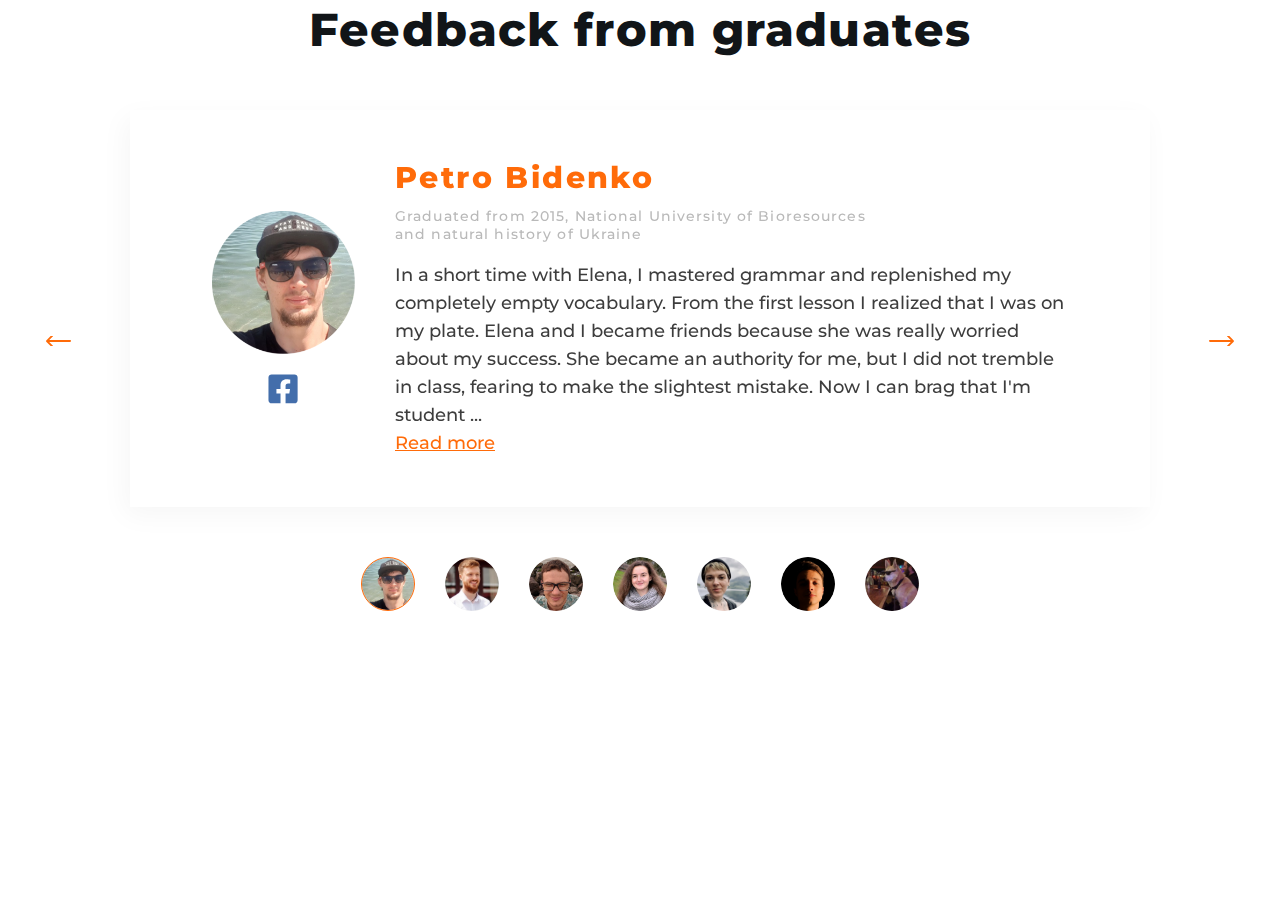
==== index.html @ 293a1036 "finish" ====
<!DOCTYPE html>
<html lang="en">
  <head>
    <meta charset="UTF-8" />
    <meta http-equiv="X-UA-Compatible" content="IE=edge" />
    <meta name="viewport" content="width=device-width, initial-scale=1.0" />
    <title>Document</title>
    <link rel="preconnect" href="https://fonts.googleapis.com" />
    <link rel="preconnect" href="https://fonts.gstatic.com" crossorigin />
    <link
      href="https://fonts.googleapis.com/css2?family=Montserrat:wght@500;600;700;800&family=Raleway:wght@700&family=Roboto:wght@400;500;700;900&display=swap"
      rel="stylesheet"
    />
    <link rel="stylesheet" href="./style.css" />
  </head>
  <body>
    <section class="section">
      <div class="container">
        <h2 class="section__title">Feedback from graduates</h2>
        <div class="slider">
          <div class="slider__item">
            <article class="reviews">
              <div class="reviews__photo">
                <img
                  src="./images/petro_bidenko.png"
                  alt=""
                  width="150"
                  height="150"
                />
                <a href="">
                  <svg class="reviews__icon" width="34" height="34">
                    <use href="./images/facebook.svg#icon-facebook"></use>
                  </svg>
                </a>
              </div>

              <div class="reviews__overlay">
                <h3 class="reviews__title">Petro Bidenko</h3>
                <p class="reviews__exp">
                  Graduated from 2015, National University of Bioresources and
                  natural history of Ukraine
                </p>
                <p class="reviews__text">
                  In a short time with Elena, I mastered grammar and replenished
                  my completely empty vocabulary. From the first lesson I
                  realized that I was on my plate. Elena and I became friends
                  because she was really worried about my success. She became an
                  authority for me, but I did not tremble in class, fearing to
                  make the slightest mistake. Now I can brag that I'm student
                  ...
                </p>
                <a class="reviews__link" href="">Read more</a>
              </div>
            </article>
          </div>
          <div class="slider__item">
            <article class="reviews">
              <div class="reviews__photo">
                <img
                  src="./images/rostyslav_derii.png"
                  alt=""
                  width="150"
                  height="150"
                />
                <a href="">
                  <svg class="reviews__icon" width="34" height="34">
                    <use href="./images/facebook.svg#icon-facebook"></use>
                  </svg>
                </a>
              </div>
              <div class="reviews__overlay">
                <h3 class="reviews__title">Rostyslav Derii</h3>
                <p class="reviews__exp">
                  Graduated from 2015, National University of Bioresources and
                  natural history of Ukraine
                </p>
                <p class="reviews__text">
                  In a short time with Elena, I mastered grammar and replenished
                  my completely empty vocabulary. From the first lesson I
                  realized that I was on my plate. Elena and I became friends
                  because she was really worried about my success. She became an
                  authority for me, but I did not tremble in class, fearing to
                  make the slightest mistake. Now I can brag that I'm student
                  ...
                </p>
                <a class="reviews__link" href="">Read more</a>
              </div>
            </article>
          </div>
          <div class="slider__item">
            <article class="reviews">
              <div class="reviews__photo">
                <img
                  src="./images/andrii_sopelniak.png"
                  alt=""
                  width="150"
                  height="150"
                />
                <a href="">
                  <svg class="reviews__icon" width="34" height="34">
                    <use href="./images/facebook.svg#icon-facebook"></use>
                  </svg>
                </a>
              </div>
              <div class="reviews__overlay">
                <h3 class="reviews__title">Andrii Sopelniak</h3>
                <p class="reviews__exp">
                  Graduated from 2015, National University of Bioresources and
                  natural history of Ukraine
                </p>
                <p class="reviews__text">
                  In a short time with Elena, I mastered grammar and replenished
                  my completely empty vocabulary. From the first lesson I
                  realized that I was on my plate. Elena and I became friends
                  because she was really worried about my success. She became an
                  authority for me, but I did not tremble in class, fearing to
                  make the slightest mistake. Now I can brag that I'm student
                  ...
                </p>
                <a class="reviews__link" href="">Read more</a>
              </div>
            </article>
          </div>
          <div class="slider__item">
            <article class="reviews">
              <div class="reviews__photo">
                <img
                  src="./images/valeriia_stetsiuk.png"
                  alt=""
                  width="150"
                  height="150"
                />
                <a href="">
                  <svg class="reviews__icon" width="34" height="34">
                    <use href="./images/facebook.svg#icon-facebook"></use>
                  </svg>
                </a>
              </div>
              <div class="reviews__overlay">
                <h3 class="reviews__title">Valeriia Stetsiuk</h3>
                <p class="reviews__exp">
                  Graduated from 2015, National University of Bioresources and
                  natural history of Ukraine
                </p>
                <p class="reviews__text">
                  In a short time with Elena, I mastered grammar and replenished
                  my completely empty vocabulary. From the first lesson I
                  realized that I was on my plate. Elena and I became friends
                  because she was really worried about my success. She became an
                  authority for me, but I did not tremble in class, fearing to
                  make the slightest mistake. Now I can brag that I'm student
                  ...
                </p>
                <a class="reviews__link" href="">Read more</a>
              </div>
            </article>
          </div>
          <div class="slider__item">
            <article class="reviews">
              <div class="reviews__photo">
                <img
                  src="./images/liubov_pushkina.png"
                  alt=""
                  width="150"
                  height="150"
                />
                <a href="">
                  <svg class="reviews__icon" width="34" height="34">
                    <use href="./images/facebook.svg#icon-facebook"></use>
                  </svg>
                </a>
              </div>
              <div class="reviews__overlay">
                <h3 class="reviews__title">Liubov Pushkina</h3>
                <p class="reviews__exp">
                  Graduated from 2015, National University of Bioresources and
                  natural history of Ukraine
                </p>
                <p class="reviews__text">
                  In a short time with Elena, I mastered grammar and replenished
                  my completely empty vocabulary. From the first lesson I
                  realized that I was on my plate. Elena and I became friends
                  because she was really worried about my success. She became an
                  authority for me, but I did not tremble in class, fearing to
                  make the slightest mistake. Now I can brag that I'm student
                  ...
                </p>
                <a class="reviews__link" href="">Read more</a>
              </div>
            </article>
          </div>
          <div class="slider__item">
            <article class="reviews">
              <div class="reviews__photo">
                <img
                  src="./images/vova_boychyshyn.png"
                  alt=""
                  width="150"
                  height="150"
                />
                <a href="">
                  <svg class="reviews__icon" width="34" height="34">
                    <use href="./images/facebook.svg#icon-facebook"></use>
                  </svg>
                </a>
              </div>
              <div class="reviews__overlay">
                <h3 class="reviews__title">Volodymyr Boyshyn</h3>
                <p class="reviews__exp">
                  Graduated from 2015, National University of Bioresources and
                  natural history of Ukraine
                </p>
                <p class="reviews__text">
                  In a short time with Elena, I mastered grammar and replenished
                  my completely empty vocabulary. From the first lesson I
                  realized that I was on my plate. Elena and I became friends
                  because she was really worried about my success. She became an
                  authority for me, but I did not tremble in class, fearing to
                  make the slightest mistake. Now I can brag that I'm student
                  ...
                </p>
                <a class="reviews__link" href="">Read more</a>
              </div>
            </article>
          </div>
          <div class="slider__item">
            <article class="reviews">
              <div class="reviews__photo">
                <img
                  src="./images/rodion.png"
                  alt=""
                  width="150"
                  height="150"
                />
                <a href="">
                  <svg class="reviews__icon" width="34" height="34">
                    <use href="./images/facebook.svg#icon-facebook"></use>
                  </svg>
                </a>
              </div>
              <div class="reviews__overlay">
                <h3 class="reviews__title">Rodion Cryvoshayiev</h3>
                <p class="reviews__exp">
                  Graduated from 2015, National University of Bioresources and
                  natural history of Ukraine
                </p>
                <p class="reviews__text">
                  In a short time with Elena, I mastered grammar and replenished
                  my completely empty vocabulary. From the first lesson I
                  realized that I was on my plate. Elena and I became friends
                  because she was really worried about my success. She became an
                  authority for me, but I did not tremble in class, fearing to
                  make the slightest mistake. Now I can brag that I'm student
                  ...
                </p>
                <a class="reviews__link" href="">Read more</a>
              </div>
            </article>
          </div>
        </div>
      </div>
    </section>
    <script src="https://code.jquery.com/jquery-3.6.0.min.js"></script>
    <script src="./js/slick.min.js"></script>
    <script src="./js/slider.js"></script>
  </body>
</html>
---- style.css ----
:root {
    /* змінні кольорів */
    --primary-text-color: #111518;
    --second-text-colot: #b9b9b9;
    --third-text-color: #3d3d3d;
    --primary-title-color: 111518;
    --accent--color: #ff6b09;
    --accent--wht--color: #ffffff;

    --background-color: #111518;
    --second-background-color: #f1f1f1;
}

.body {
    font-family: Montserrat, sans-serif;
}

*,
*::after,
*::before {
    margin: 0;
    padding: 0;
    border: 0;
    box-sizing: border-box;
}


h1,
h2,
h3,
h4,
h5,
h6,
p {
    margin: 0;
}

li {
    list-style: none;
}

img {
    display: block;
    max-width: 100%;
    height: auto;
}

.container {
    max-width: 1366px;

    padding: 0 20px;
    margin: 0 auto;

}

.section__title {
    font-family: 'Montserrat';
    font-style: normal;
    font-weight: 800;
    font-size: 46px;
    line-height: 1.3;
    text-align: center;
    letter-spacing: 0.03em;

    color: var(--primary-text-color);
}

/* .slider__item {
    background: #FFFFFF;
    box-shadow: -5px 8px 26px rgba(0, 0, 0, 0.04);
} */

.reviews {
    display: flex;
    align-items: center;
    gap: 40px;
    margin: 50px 110px;
    padding: 50px 82px;
    box-shadow: -5px 8px 26px rgba(0, 0, 0, 0.04);
}



.reviews__icon {
    display: block;
    margin-top: 18px;
    margin-left: auto;
    margin-right: auto;

}

.reviews__overlay {
    width: 706px;
}

.reviews__title {
    margin-bottom: 10px;
    font-family: 'Montserrat';
    font-style: normal;
    font-weight: 800;
    font-size: 30px;
    line-height: 1.23;
    /* identical to box height */

    letter-spacing: 0.08em;

    color: var(--accent--color);
}

.reviews__exp {
    width: 482px;
    margin-bottom: 18px;

    font-family: 'Montserrat';
    font-style: normal;
    font-weight: 500;
    font-size: 14px;
    line-height: 1.29;
    /* or 129% */

    letter-spacing: 0.08em;

    color: var(--second-text-colot);
}

.reviews__text {
    font-family: 'Montserrat';
    font-style: normal;
    font-weight: 500;
    font-size: 18px;
    line-height: 1.56;
    /* or 156% */


    color: var(--third-text-color);

}

.reviews__link {
    font-family: 'Montserrat';
    font-style: normal;
    font-weight: 500;
    font-size: 18px;
    line-height: 1.56;
    /* identical to box height, or 156% */



    color: var(--accent--color);
}

/* Ограничивающая оболочка */
.slick-list {
    overflow: hidden;
}

/* Лента слайдов */
.slick-track {
    display: flex;
}


/* Точки (булиты) */
.slider .slick-dots {
    display: flex;
    align-items: center;
    justify-content: center;
}

.slider .slick-dots li:not(:last-child) {
    margin-right: 30px;
}

/* Активная точка */
.slider .slick-dots li.slick-active button {

    border: 1px solid var(--accent--color);

}

/* Элемент точки */
.slider .slick-dots li:nth-child(1) button {
    font-size: 0;
    width: 54px;
    height: 54px;
    border-radius: 50%;
    background-image: url(./images/petro_bidenko.png);
    background-repeat: no-repeat;
    background-size: contain;

}

.slider .slick-dots li:nth-child(2) button {
    font-size: 0;
    width: 54px;
    height: 54px;
    border-radius: 50%;
    background-image: url(./images/rostyslav_derii.png);
    background-repeat: no-repeat;
    background-size: contain;

}

.slider .slick-dots li:nth-child(3) button {
    font-size: 0;
    width: 54px;
    height: 54px;
    border-radius: 50%;
    background-image: url(./images/andrii_sopelniak.png);
    background-repeat: no-repeat;
    background-size: contain;

}

.slider .slick-dots li:nth-child(4) button {
    font-size: 0;
    width: 54px;
    height: 54px;
    border-radius: 50%;
    background-image: url(./images/valeriia_stetsiuk.png);
    background-repeat: no-repeat;
    background-size: contain;

}

.slider .slick-dots li:nth-child(5) button {
    font-size: 0;
    width: 54px;
    height: 54px;
    border-radius: 50%;
    background-image: url(./images/liubov_pushkina.png);
    background-repeat: no-repeat;
    background-size: contain;

}

.slider .slick-dots li:nth-child(6) button {
    font-size: 0;
    width: 54px;
    height: 54px;
    border-radius: 50%;
    background-image: url(./images/vova_boychyshyn.png);
    background-repeat: no-repeat;
    background-size: contain;

}

.slider .slick-dots li:nth-child(7) button {
    font-size: 0;
    width: 54px;
    height: 54px;
    border-radius: 50%;
    background-image: url(./images/rodion.png);
    background-repeat: no-repeat;
    background-size: contain;

}

.slider {
    position: relative;

}

.slider .slick-arrow {
    position: absolute;
    top: 50%;
    z-index: 10;
    font-size: 0;
    width: 25px;
    height: 10px;

}

.slider .slick-arrow.slick-prev {
    left: 26px;
    background: url(./images/prev.svg) 0 / 100% no-repeat;


}

.slider .slick-arrow.slick-next {
    right: 26px;
    background: url(./images/next.svg) 0 / 100% no-repeat;

}

.slider__item {
    transition: all 250ms cubic-bezier(0.4, 0, 0.2, 1);
}
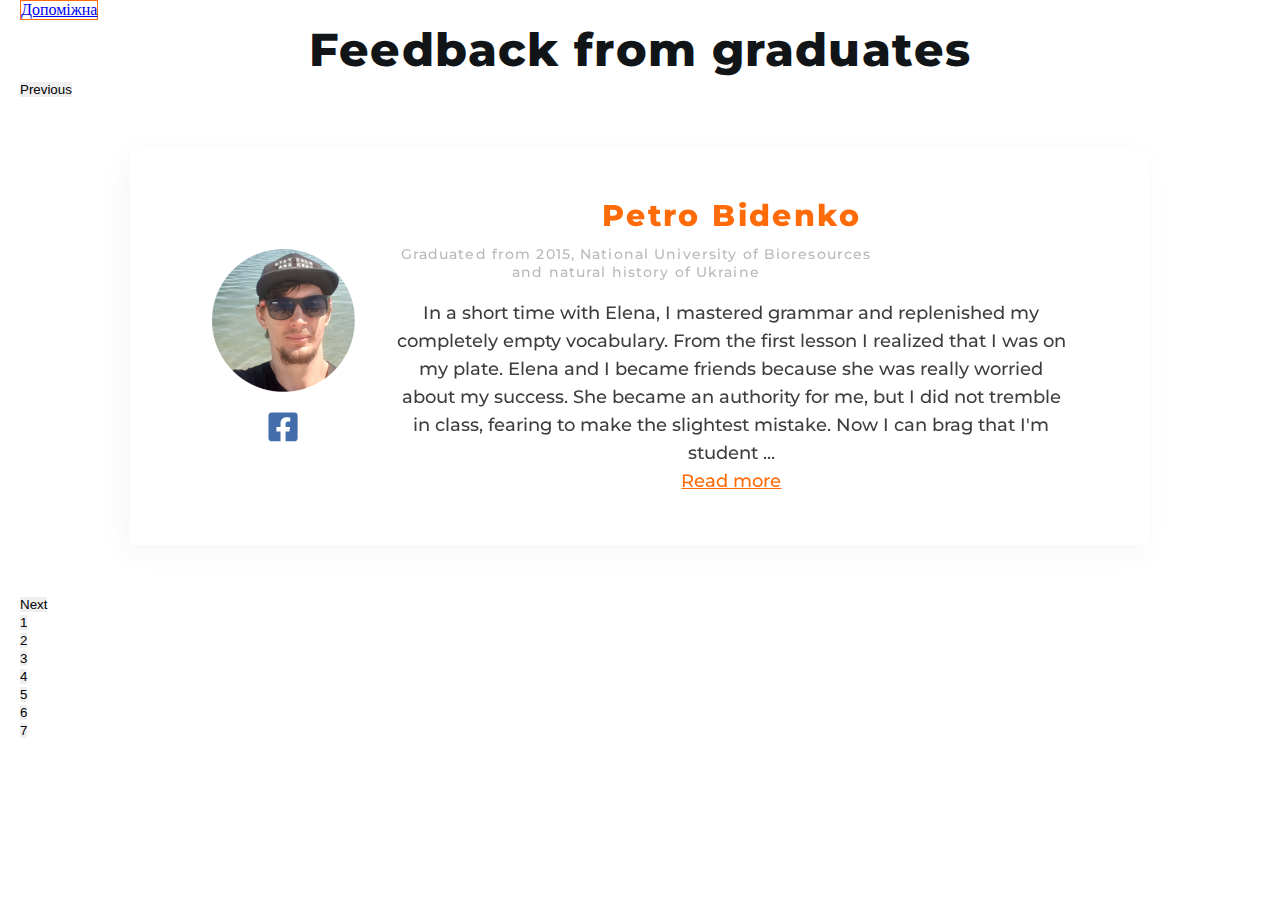
==== commit 179e328d: "change settings" ====
--- a/index.html
+++ b/index.html
@@ -16,6 +16,7 @@
   <body>
     <section class="section">
       <div class="container">
+        <a class="link" href="./sliderSecond.html">Допоміжна </a>
         <h2 class="section__title">Feedback from graduates</h2>
         <div class="slider">
           <div class="slider__item">
--- a/style.css
+++ b/style.css
@@ -45,6 +45,11 @@
     height: auto;
 }
 
+.link {
+    display: inline-block;
+    border: 1px solid var(--accent--color);
+}
+
 .container {
     max-width: 1366px;
 
@@ -80,7 +85,6 @@
 }
 
 
-
 .reviews__icon {
     display: block;
     margin-top: 18px;
@@ -150,36 +154,41 @@
 }
 
 /* Ограничивающая оболочка */
-.slick-list {
+/* .slick-list {
     overflow: hidden;
-}
+} */
 
 /* Лента слайдов */
+
 .slick-track {
     display: flex;
 }
 
+.slider .slick-track {
+    align-items: center;
+    justify-content: center;
+}
 
 /* Точки (булиты) */
-.slider .slick-dots {
+.sliderbig .slick-dots {
     display: flex;
     align-items: center;
     justify-content: center;
 }
 
-.slider .slick-dots li:not(:last-child) {
+.sliderbig .slick-dots li:not(:last-child) {
     margin-right: 30px;
 }
 
 /* Активная точка */
-.slider .slick-dots li.slick-active button {
+.sliderbig .slick-dots li.slick-active button {
 
     border: 1px solid var(--accent--color);
 
 }
 
 /* Элемент точки */
-.slider .slick-dots li:nth-child(1) button {
+/* .slider .slick-dots li:nth-child(1) button {
     font-size: 0;
     width: 54px;
     height: 54px;
@@ -254,16 +263,16 @@
     background-repeat: no-repeat;
     background-size: contain;
 
-}
-
-.slider {
+} */
+
+.sliderbig {
     position: relative;
 
 }
 
-.slider .slick-arrow {
+.sliderbig .slick-arrow {
     position: absolute;
-    top: 50%;
+    top: 44%;
     z-index: 10;
     font-size: 0;
     width: 25px;
@@ -271,14 +280,14 @@
 
 }
 
-.slider .slick-arrow.slick-prev {
+.sliderbig .slick-arrow.slick-prev {
     left: 26px;
     background: url(./images/prev.svg) 0 / 100% no-repeat;
 
 
 }
 
-.slider .slick-arrow.slick-next {
+.sliderbig .slick-arrow.slick-next {
     right: 26px;
     background: url(./images/next.svg) 0 / 100% no-repeat;
 
@@ -286,4 +295,8 @@
 
 .slider__item {
     transition: all 250ms cubic-bezier(0.4, 0, 0.2, 1);
+}
+
+.slider .slick-list {
+    text-align: center;
 }